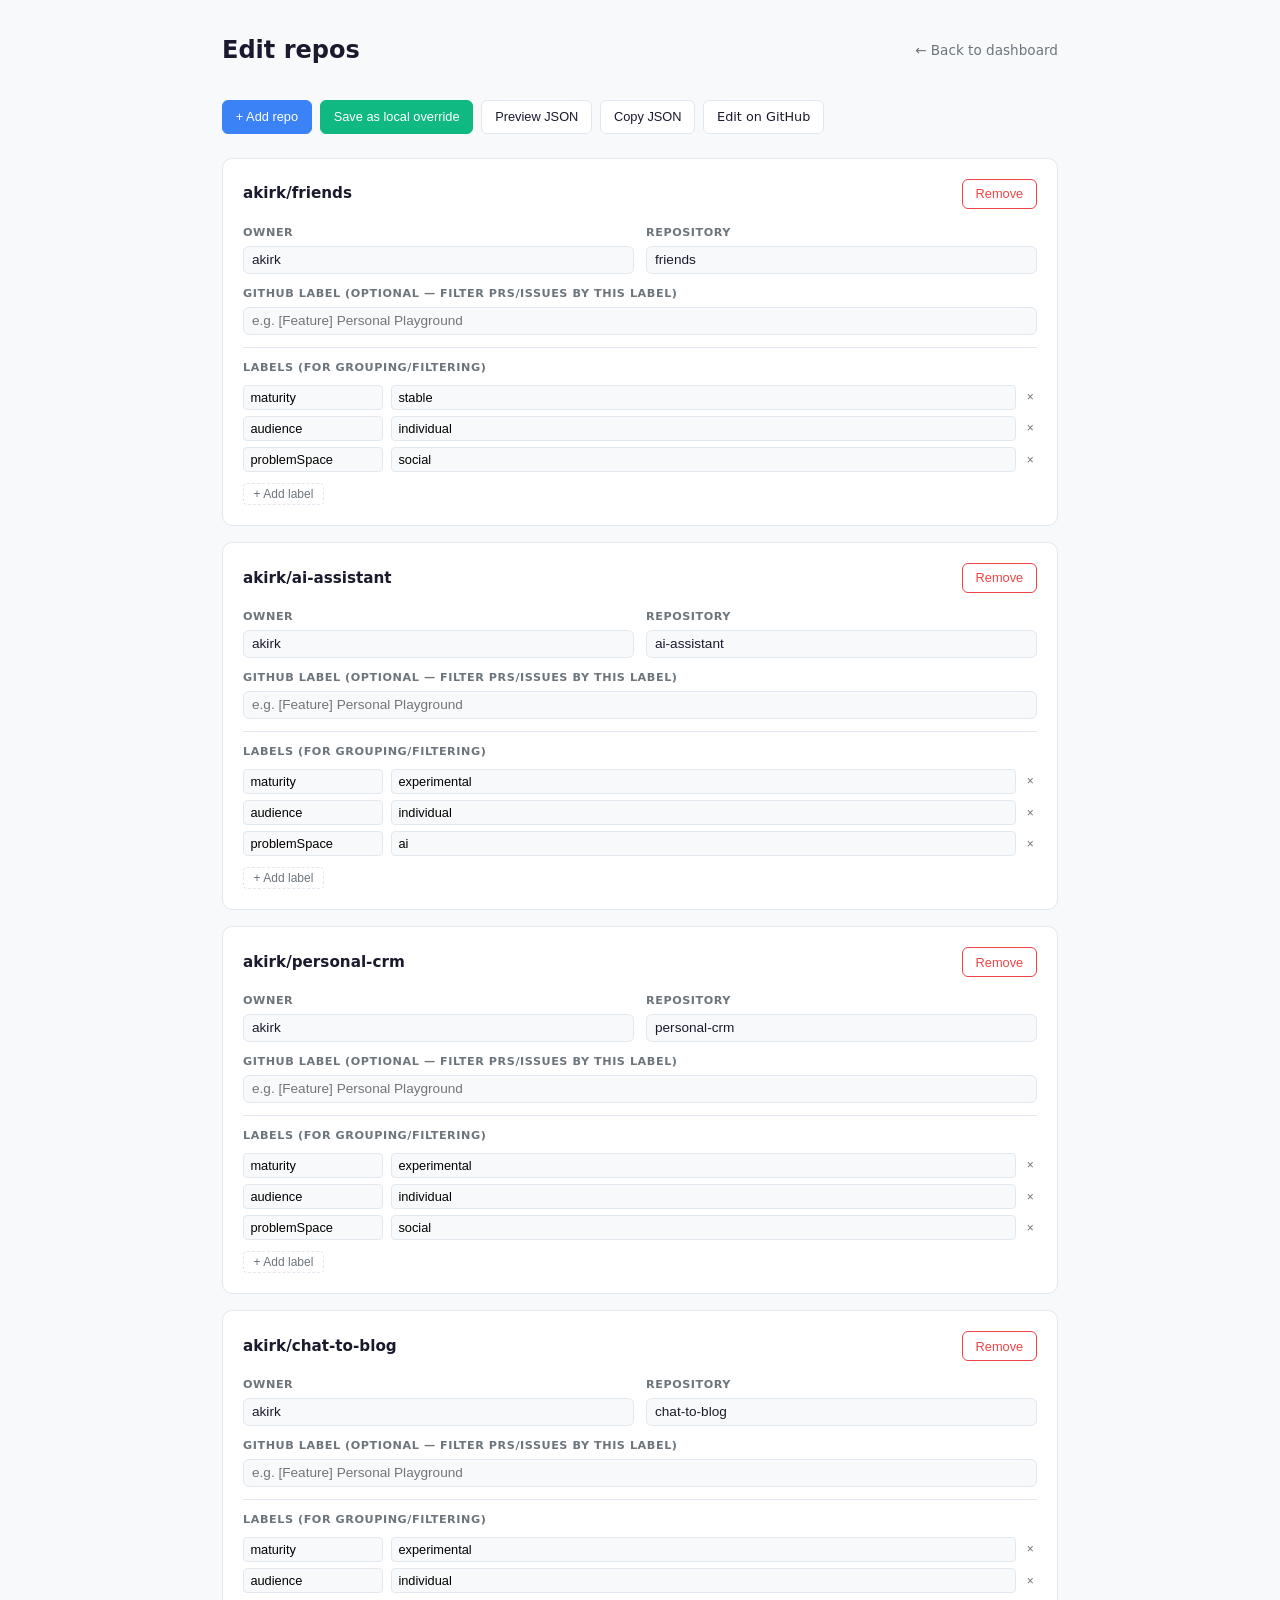
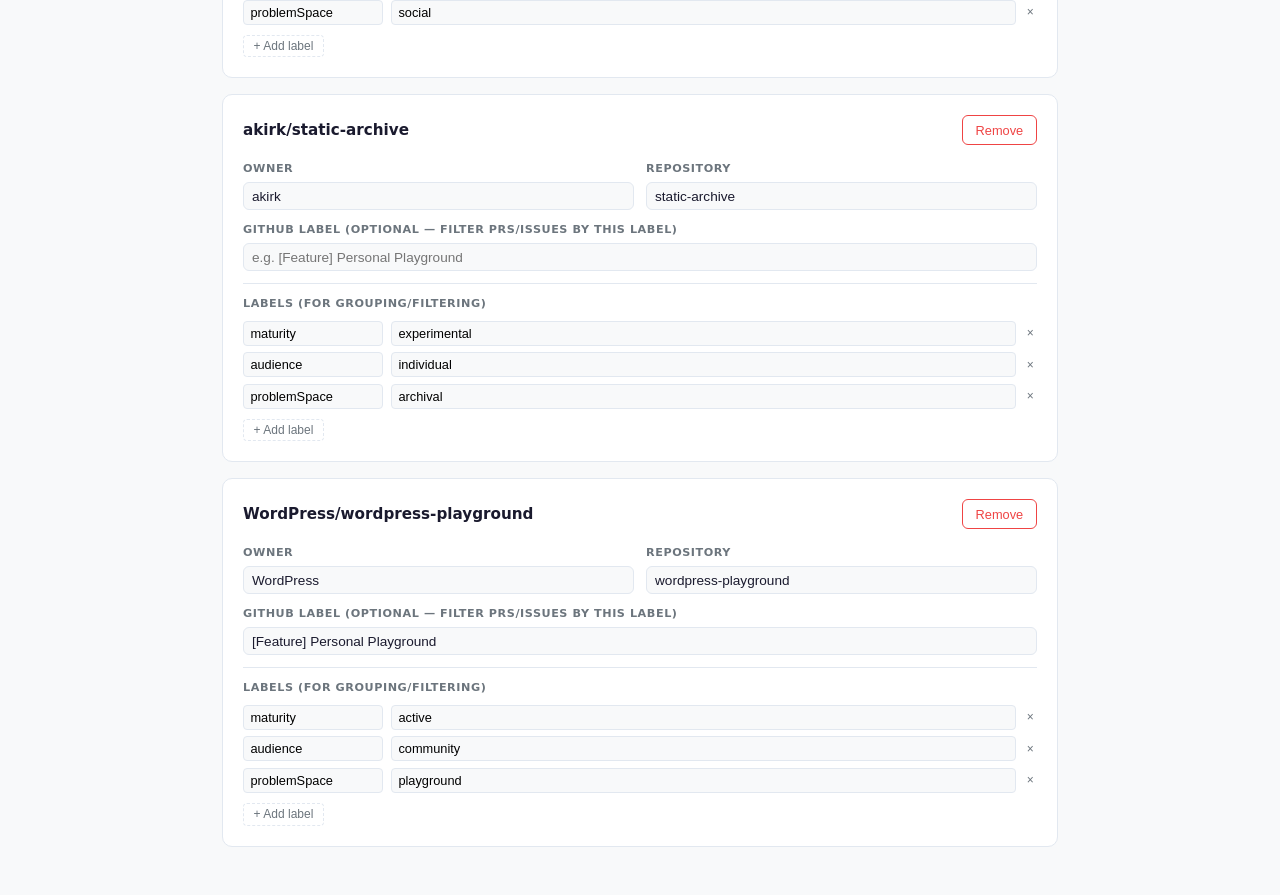
==== edit.html @ 20432802 "Editor" ====
<!DOCTYPE html>
<html lang="en">
<head>
<meta charset="UTF-8">
<meta name="viewport" content="width=device-width, initial-scale=1.0">
<title>Edit repos - my.wordpress.net</title>
<style>
  :root {
    --bg: #f8f9fa;
    --card-bg: #fff;
    --text: #1a1a2e;
    --text-muted: #6c757d;
    --border: #e2e8f0;
    --accent: #3b82f6;
    --danger: #ef4444;
    --success: #10b981;
  }

  * { margin: 0; padding: 0; box-sizing: border-box; }

  body {
    font-family: -apple-system, BlinkMacSystemFont, 'Segoe UI', system-ui, sans-serif;
    background: var(--bg);
    color: var(--text);
    line-height: 1.5;
    padding: 2rem;
    max-width: 900px;
    margin: 0 auto;
  }

  header {
    margin-bottom: 2rem;
    display: flex;
    justify-content: space-between;
    align-items: center;
  }

  h1 { font-size: 1.5rem; font-weight: 600; }
  h1 a { color: inherit; text-decoration: none; }
  h1 a:hover { color: var(--accent); }

  .back { font-size: 0.85rem; color: var(--text-muted); text-decoration: none; }
  .back:hover { color: var(--accent); }

  .actions {
    display: flex;
    gap: 0.5rem;
    flex-wrap: wrap;
    margin-bottom: 1.5rem;
  }

  .btn {
    font-size: 0.8rem;
    padding: 0.4rem 0.8rem;
    border: 1px solid var(--border);
    border-radius: 6px;
    background: var(--card-bg);
    color: var(--text);
    cursor: pointer;
    text-decoration: none;
  }

  .btn:hover { background: var(--bg); }

  .btn-primary {
    background: var(--accent);
    color: #fff;
    border-color: var(--accent);
  }

  .btn-primary:hover { background: #2563eb; }

  .btn-danger {
    color: var(--danger);
    border-color: var(--danger);
  }

  .btn-danger:hover { background: #fef2f2; }

  .btn-success {
    background: var(--success);
    color: #fff;
    border-color: var(--success);
  }

  .btn-success:hover { background: #059669; }

  .toast {
    position: fixed;
    bottom: 2rem;
    right: 2rem;
    padding: 0.6rem 1rem;
    border-radius: 8px;
    font-size: 0.85rem;
    color: #fff;
    background: var(--text);
    opacity: 0;
    transition: opacity 0.3s;
    z-index: 200;
  }

  .toast.show { opacity: 1; }

  .repo-card {
    background: var(--card-bg);
    border: 1px solid var(--border);
    border-radius: 10px;
    padding: 1.25rem;
    margin-bottom: 1rem;
  }

  .repo-card-header {
    display: flex;
    justify-content: space-between;
    align-items: center;
    margin-bottom: 1rem;
  }

  .repo-card-title { font-weight: 600; font-size: 0.95rem; }

  .field-row {
    display: grid;
    grid-template-columns: 1fr 1fr;
    gap: 0.75rem;
    margin-bottom: 0.75rem;
  }

  .field-row.full { grid-template-columns: 1fr; }

  .field label {
    display: block;
    font-size: 0.7rem;
    text-transform: uppercase;
    letter-spacing: 0.05em;
    color: var(--text-muted);
    font-weight: 600;
    margin-bottom: 0.25rem;
  }

  .field input {
    width: 100%;
    font-size: 0.85rem;
    padding: 0.35rem 0.5rem;
    border: 1px solid var(--border);
    border-radius: 6px;
    background: var(--bg);
    color: var(--text);
  }

  .field input:focus { outline: none; border-color: var(--accent); }

  .labels-section {
    margin-top: 0.5rem;
    padding-top: 0.75rem;
    border-top: 1px solid var(--border);
  }

  .labels-title {
    font-size: 0.7rem;
    text-transform: uppercase;
    letter-spacing: 0.05em;
    color: var(--text-muted);
    font-weight: 600;
    margin-bottom: 0.5rem;
  }

  .label-row {
    display: flex;
    gap: 0.5rem;
    align-items: center;
    margin-bottom: 0.4rem;
  }

  .label-row input { flex: 1; }

  .label-row input.label-key {
    max-width: 140px;
    font-size: 0.8rem;
    padding: 0.25rem 0.4rem;
    border: 1px solid var(--border);
    border-radius: 4px;
    background: var(--bg);
  }

  .label-row input.label-val {
    font-size: 0.8rem;
    padding: 0.25rem 0.4rem;
    border: 1px solid var(--border);
    border-radius: 4px;
    background: var(--bg);
  }

  .label-row button {
    font-size: 0.75rem;
    border: none;
    background: none;
    color: var(--text-muted);
    cursor: pointer;
    padding: 0.2rem;
  }

  .label-row button:hover { color: var(--danger); }

  .add-label-btn {
    font-size: 0.75rem;
    border: 1px dashed var(--border);
    background: none;
    color: var(--text-muted);
    padding: 0.2rem 0.6rem;
    border-radius: 4px;
    cursor: pointer;
    margin-top: 0.25rem;
  }

  .add-label-btn:hover { border-color: var(--accent); color: var(--accent); }

  .override-banner {
    background: #dbeafe;
    color: #1e40af;
    padding: 0.5rem 1rem;
    border-radius: 8px;
    font-size: 0.8rem;
    margin-bottom: 1rem;
    display: flex;
    justify-content: space-between;
    align-items: center;
  }

  .override-banner button {
    font-size: 0.75rem;
    padding: 0.2rem 0.5rem;
    border: 1px solid #93c5fd;
    border-radius: 4px;
    background: #eff6ff;
    color: #1e40af;
    cursor: pointer;
  }

  .json-preview {
    background: var(--card-bg);
    border: 1px solid var(--border);
    border-radius: 10px;
    padding: 1rem;
    margin-top: 1.5rem;
    display: none;
  }

  .json-preview pre {
    font-size: 0.8rem;
    overflow-x: auto;
    white-space: pre;
    color: var(--text);
    max-height: 400px;
    overflow-y: auto;
  }

  .json-preview-header {
    display: flex;
    justify-content: space-between;
    align-items: center;
    margin-bottom: 0.75rem;
  }

  .json-preview-header h3 { font-size: 0.9rem; font-weight: 600; }
</style>
</head>
<body>

<header>
  <h1>Edit repos</h1>
  <a href="index.html" class="back">&larr; Back to dashboard</a>
</header>

<div class="actions">
  <button class="btn btn-primary" id="addRepoBtn">+ Add repo</button>
  <button class="btn btn-success" id="saveOverrideBtn">Save as local override</button>
  <button class="btn" id="previewJsonBtn">Preview JSON</button>
  <button class="btn" id="copyJsonBtn">Copy JSON</button>
  <a class="btn" id="editGithubLink" href="#" target="_blank">Edit on GitHub</a>
  <button class="btn btn-danger" id="clearOverrideBtn" style="display:none">Clear override</button>
</div>

<div id="overrideBanner"></div>
<div id="repoList"></div>

<div class="json-preview" id="jsonPreview">
  <div class="json-preview-header">
    <h3>repos.json</h3>
    <button class="btn" id="hidePreviewBtn">Hide</button>
  </div>
  <pre id="jsonPreviewContent"></pre>
</div>

<div class="toast" id="toast"></div>

<script>
const GITHUB_EDIT_URL = 'https://github.com/akirk/mywp/edit/main/repos.json';

let repos = [];

function showToast(msg) {
  const t = document.getElementById('toast');
  t.textContent = msg;
  t.classList.add('show');
  setTimeout(() => t.classList.remove('show'), 2000);
}

function buildJson() {
  return JSON.stringify({ repos }, null, 2) + '\n';
}

function updateOverrideBanner() {
  const banner = document.getElementById('overrideBanner');
  const clearBtn = document.getElementById('clearOverrideBtn');
  if (localStorage.getItem('repos_override')) {
    banner.innerHTML = `<div class="override-banner">
      Local override is active &mdash; the dashboard is using your edited config.
    </div>`;
    clearBtn.style.display = '';
  } else {
    banner.innerHTML = '';
    clearBtn.style.display = 'none';
  }
}

function renderRepoCard(repo, index) {
  const card = document.createElement('div');
  card.className = 'repo-card';

  const labels = repo.labels || {};
  const labelRows = Object.entries(labels).map(([k, v], li) => `
    <div class="label-row">
      <input class="label-key" value="${escAttr(k)}" data-repo="${index}" data-label-index="${li}" data-field="key" placeholder="key">
      <input class="label-val" value="${escAttr(v)}" data-repo="${index}" data-label-index="${li}" data-field="val" placeholder="value">
      <button data-repo="${index}" data-remove-label="${li}" title="Remove">&times;</button>
    </div>
  `).join('');

  card.innerHTML = `
    <div class="repo-card-header">
      <span class="repo-card-title">${escHtml(repo.owner || '')}/${escHtml(repo.repo || '')}</span>
      <button class="btn btn-danger" data-remove-repo="${index}">Remove</button>
    </div>
    <div class="field-row">
      <div class="field">
        <label>Owner</label>
        <input value="${escAttr(repo.owner || '')}" data-repo="${index}" data-field="owner" placeholder="e.g. akirk">
      </div>
      <div class="field">
        <label>Repository</label>
        <input value="${escAttr(repo.repo || '')}" data-repo="${index}" data-field="repo" placeholder="e.g. friends">
      </div>
    </div>
    <div class="field-row full">
      <div class="field">
        <label>GitHub Label (optional &mdash; filter PRs/issues by this label)</label>
        <input value="${escAttr(repo.githubLabel || '')}" data-repo="${index}" data-field="githubLabel" placeholder="e.g. [Feature] Personal Playground">
      </div>
    </div>
    <div class="labels-section">
      <div class="labels-title">Labels (for grouping/filtering)</div>
      ${labelRows}
      <button class="add-label-btn" data-repo="${index}" data-add-label>+ Add label</button>
    </div>
  `;
  return card;
}

function escHtml(s) {
  const d = document.createElement('div');
  d.textContent = s;
  return d.innerHTML;
}

function escAttr(s) {
  return s.replace(/&/g, '&amp;').replace(/"/g, '&quot;').replace(/</g, '&lt;');
}

function renderAll() {
  const list = document.getElementById('repoList');
  list.innerHTML = '';
  repos.forEach((repo, i) => list.appendChild(renderRepoCard(repo, i)));
}

// Event delegation
document.getElementById('repoList').addEventListener('input', (e) => {
  const el = e.target;
  const idx = parseInt(el.dataset.repo);
  if (isNaN(idx)) return;

  if (el.dataset.field === 'owner') repos[idx].owner = el.value;
  else if (el.dataset.field === 'repo') repos[idx].repo = el.value;
  else if (el.dataset.field === 'githubLabel') {
    repos[idx].githubLabel = el.value || undefined;
    if (!el.value) delete repos[idx].githubLabel;
  }
  else if (el.dataset.field === 'key' || el.dataset.field === 'val') {
    const li = parseInt(el.dataset.labelIndex);
    const entries = Object.entries(repos[idx].labels || {});
    if (el.dataset.field === 'key') {
      const oldKey = entries[li][0];
      const val = repos[idx].labels[oldKey];
      delete repos[idx].labels[oldKey];
      repos[idx].labels[el.value] = val;
    } else {
      entries[li][1] = el.value;
      repos[idx].labels[entries[li][0]] = el.value;
    }
  }

  // Update the card title live
  const card = el.closest('.repo-card');
  if (card) {
    const title = card.querySelector('.repo-card-title');
    title.textContent = `${repos[idx].owner || ''}/${repos[idx].repo || ''}`;
  }
});

document.getElementById('repoList').addEventListener('click', (e) => {
  const el = e.target;

  if (el.dataset.removeRepo !== undefined) {
    repos.splice(parseInt(el.dataset.removeRepo), 1);
    renderAll();
  }

  if (el.dataset.removeLabel !== undefined) {
    const idx = parseInt(el.dataset.repo);
    const entries = Object.entries(repos[idx].labels || {});
    const key = entries[parseInt(el.dataset.removeLabel)][0];
    delete repos[idx].labels[key];
    renderAll();
  }

  if (el.dataset.addLabel !== undefined) {
    const idx = parseInt(el.dataset.repo);
    if (!repos[idx].labels) repos[idx].labels = {};
    repos[idx].labels[''] = '';
    renderAll();
    // Focus the new key input
    const card = document.getElementById('repoList').children[idx];
    const keys = card.querySelectorAll('.label-key');
    keys[keys.length - 1].focus();
  }
});

document.getElementById('addRepoBtn').addEventListener('click', () => {
  repos.push({ owner: '', repo: '', labels: { maturity: '', audience: '', problemSpace: '' } });
  renderAll();
  // Focus the owner field of the new card
  const list = document.getElementById('repoList');
  const last = list.lastElementChild;
  if (last) last.querySelector('input[data-field="owner"]').focus();
});

document.getElementById('saveOverrideBtn').addEventListener('click', () => {
  localStorage.setItem('repos_override', buildJson());
  updateOverrideBanner();
  showToast('Saved! Dashboard will use this config.');
});

document.getElementById('clearOverrideBtn').addEventListener('click', () => {
  localStorage.removeItem('repos_override');
  updateOverrideBanner();
  showToast('Override cleared. Dashboard will use repos.json.');
});

document.getElementById('previewJsonBtn').addEventListener('click', () => {
  const preview = document.getElementById('jsonPreview');
  document.getElementById('jsonPreviewContent').textContent = buildJson();
  preview.style.display = 'block';
  preview.scrollIntoView({ behavior: 'smooth' });
});

document.getElementById('hidePreviewBtn').addEventListener('click', () => {
  document.getElementById('jsonPreview').style.display = 'none';
});

document.getElementById('copyJsonBtn').addEventListener('click', () => {
  navigator.clipboard.writeText(buildJson()).then(() => showToast('JSON copied to clipboard!'));
});

document.getElementById('editGithubLink').href = GITHUB_EDIT_URL;

// Load initial data
async function init() {
  // Prefer override if it exists, otherwise fetch repos.json
  const override = localStorage.getItem('repos_override');
  if (override) {
    const config = JSON.parse(override);
    repos = config.repos || [];
  } else {
    try {
      const resp = await fetch('repos.json');
      const config = await resp.json();
      repos = config.repos || [];
    } catch (err) {
      repos = [];
    }
  }
  renderAll();
  updateOverrideBanner();
}

init();
</script>
</body>
</html>
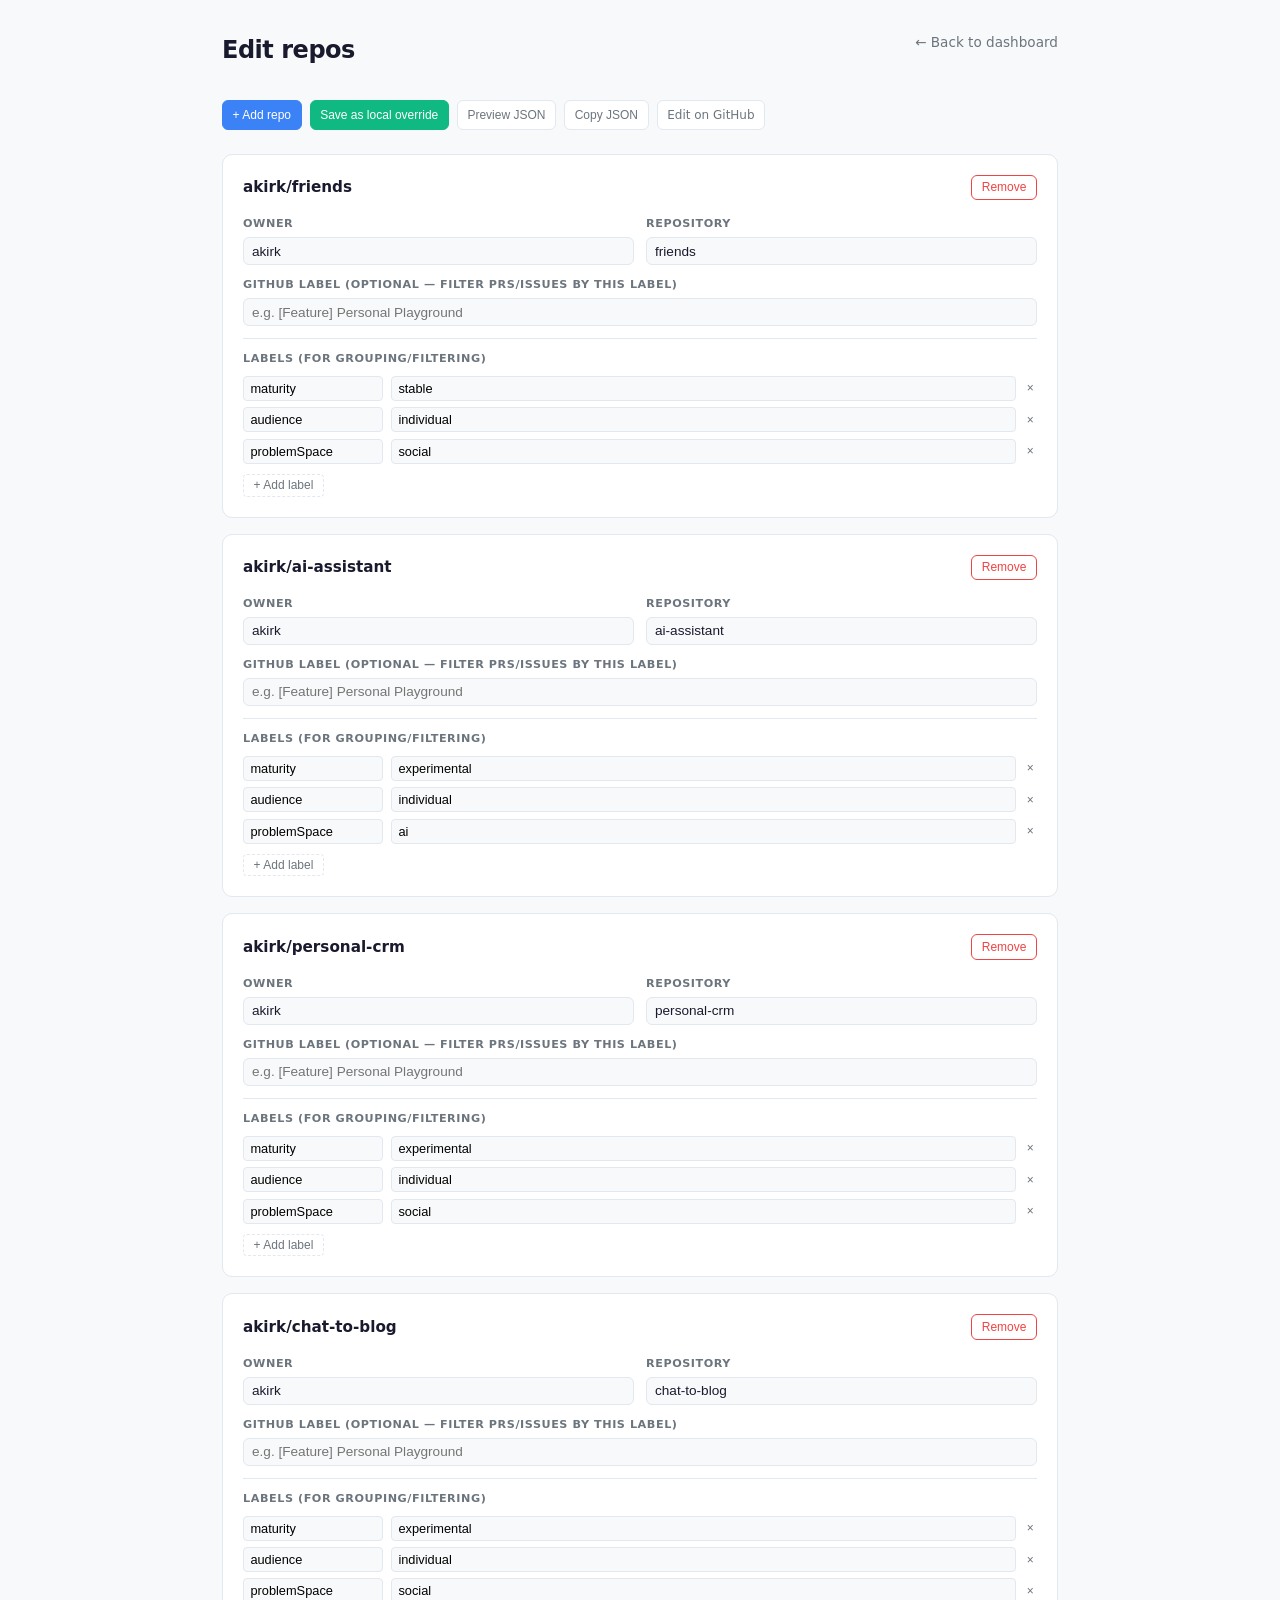
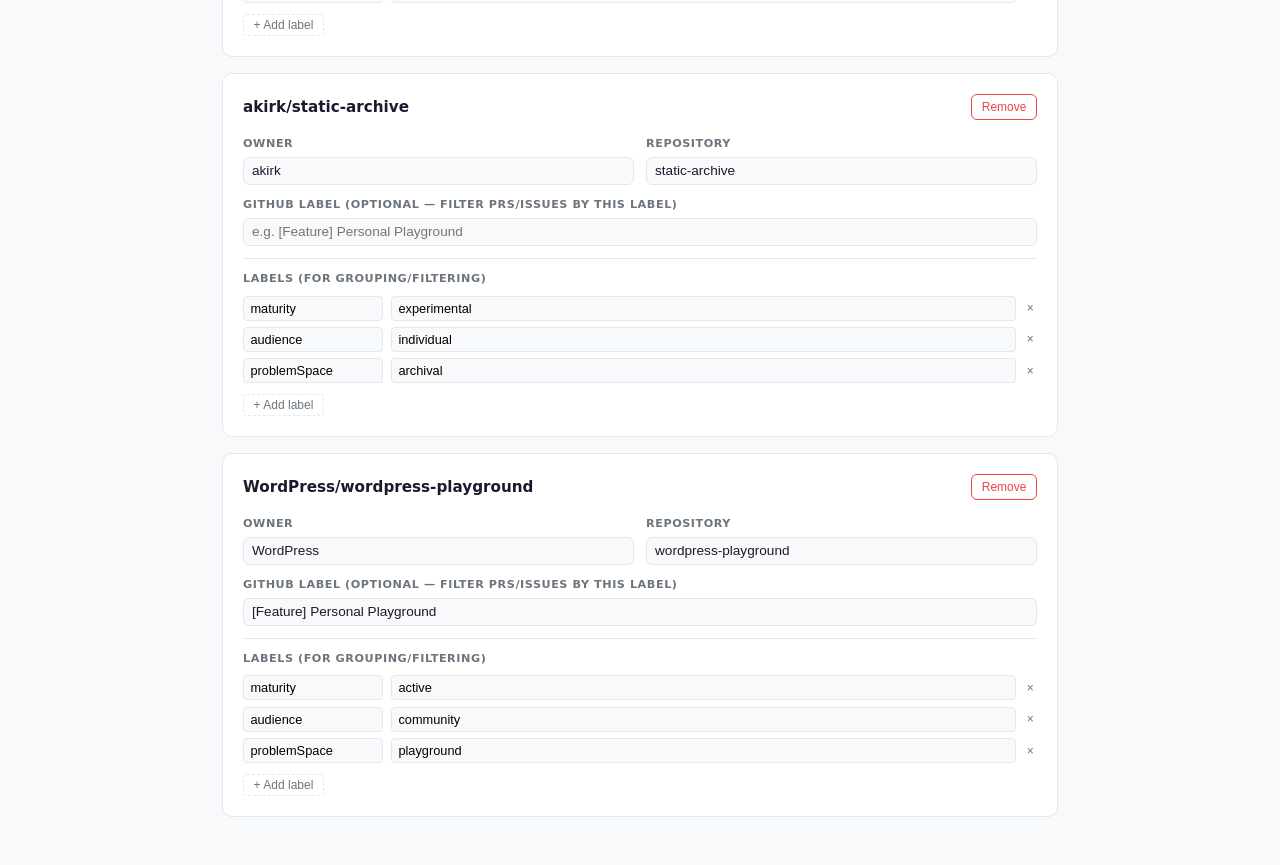
==== commit 3ad03c6a: "Add timeline view and extract shared CSS Add a cross-repo timeline page showing PRs and issues chron" ====
--- a/edit.html
+++ b/edit.html
@@ -4,265 +4,8 @@
 <meta charset="UTF-8">
 <meta name="viewport" content="width=device-width, initial-scale=1.0">
 <title>Edit repos - my.wordpress.net</title>
-<style>
-  :root {
-    --bg: #f8f9fa;
-    --card-bg: #fff;
-    --text: #1a1a2e;
-    --text-muted: #6c757d;
-    --border: #e2e8f0;
-    --accent: #3b82f6;
-    --danger: #ef4444;
-    --success: #10b981;
-  }
-
-  * { margin: 0; padding: 0; box-sizing: border-box; }
-
-  body {
-    font-family: -apple-system, BlinkMacSystemFont, 'Segoe UI', system-ui, sans-serif;
-    background: var(--bg);
-    color: var(--text);
-    line-height: 1.5;
-    padding: 2rem;
-    max-width: 900px;
-    margin: 0 auto;
-  }
-
-  header {
-    margin-bottom: 2rem;
-    display: flex;
-    justify-content: space-between;
-    align-items: center;
-  }
-
-  h1 { font-size: 1.5rem; font-weight: 600; }
-  h1 a { color: inherit; text-decoration: none; }
-  h1 a:hover { color: var(--accent); }
-
-  .back { font-size: 0.85rem; color: var(--text-muted); text-decoration: none; }
-  .back:hover { color: var(--accent); }
-
-  .actions {
-    display: flex;
-    gap: 0.5rem;
-    flex-wrap: wrap;
-    margin-bottom: 1.5rem;
-  }
-
-  .btn {
-    font-size: 0.8rem;
-    padding: 0.4rem 0.8rem;
-    border: 1px solid var(--border);
-    border-radius: 6px;
-    background: var(--card-bg);
-    color: var(--text);
-    cursor: pointer;
-    text-decoration: none;
-  }
-
-  .btn:hover { background: var(--bg); }
-
-  .btn-primary {
-    background: var(--accent);
-    color: #fff;
-    border-color: var(--accent);
-  }
-
-  .btn-primary:hover { background: #2563eb; }
-
-  .btn-danger {
-    color: var(--danger);
-    border-color: var(--danger);
-  }
-
-  .btn-danger:hover { background: #fef2f2; }
-
-  .btn-success {
-    background: var(--success);
-    color: #fff;
-    border-color: var(--success);
-  }
-
-  .btn-success:hover { background: #059669; }
-
-  .toast {
-    position: fixed;
-    bottom: 2rem;
-    right: 2rem;
-    padding: 0.6rem 1rem;
-    border-radius: 8px;
-    font-size: 0.85rem;
-    color: #fff;
-    background: var(--text);
-    opacity: 0;
-    transition: opacity 0.3s;
-    z-index: 200;
-  }
-
-  .toast.show { opacity: 1; }
-
-  .repo-card {
-    background: var(--card-bg);
-    border: 1px solid var(--border);
-    border-radius: 10px;
-    padding: 1.25rem;
-    margin-bottom: 1rem;
-  }
-
-  .repo-card-header {
-    display: flex;
-    justify-content: space-between;
-    align-items: center;
-    margin-bottom: 1rem;
-  }
-
-  .repo-card-title { font-weight: 600; font-size: 0.95rem; }
-
-  .field-row {
-    display: grid;
-    grid-template-columns: 1fr 1fr;
-    gap: 0.75rem;
-    margin-bottom: 0.75rem;
-  }
-
-  .field-row.full { grid-template-columns: 1fr; }
-
-  .field label {
-    display: block;
-    font-size: 0.7rem;
-    text-transform: uppercase;
-    letter-spacing: 0.05em;
-    color: var(--text-muted);
-    font-weight: 600;
-    margin-bottom: 0.25rem;
-  }
-
-  .field input {
-    width: 100%;
-    font-size: 0.85rem;
-    padding: 0.35rem 0.5rem;
-    border: 1px solid var(--border);
-    border-radius: 6px;
-    background: var(--bg);
-    color: var(--text);
-  }
-
-  .field input:focus { outline: none; border-color: var(--accent); }
-
-  .labels-section {
-    margin-top: 0.5rem;
-    padding-top: 0.75rem;
-    border-top: 1px solid var(--border);
-  }
-
-  .labels-title {
-    font-size: 0.7rem;
-    text-transform: uppercase;
-    letter-spacing: 0.05em;
-    color: var(--text-muted);
-    font-weight: 600;
-    margin-bottom: 0.5rem;
-  }
-
-  .label-row {
-    display: flex;
-    gap: 0.5rem;
-    align-items: center;
-    margin-bottom: 0.4rem;
-  }
-
-  .label-row input { flex: 1; }
-
-  .label-row input.label-key {
-    max-width: 140px;
-    font-size: 0.8rem;
-    padding: 0.25rem 0.4rem;
-    border: 1px solid var(--border);
-    border-radius: 4px;
-    background: var(--bg);
-  }
-
-  .label-row input.label-val {
-    font-size: 0.8rem;
-    padding: 0.25rem 0.4rem;
-    border: 1px solid var(--border);
-    border-radius: 4px;
-    background: var(--bg);
-  }
-
-  .label-row button {
-    font-size: 0.75rem;
-    border: none;
-    background: none;
-    color: var(--text-muted);
-    cursor: pointer;
-    padding: 0.2rem;
-  }
-
-  .label-row button:hover { color: var(--danger); }
-
-  .add-label-btn {
-    font-size: 0.75rem;
-    border: 1px dashed var(--border);
-    background: none;
-    color: var(--text-muted);
-    padding: 0.2rem 0.6rem;
-    border-radius: 4px;
-    cursor: pointer;
-    margin-top: 0.25rem;
-  }
-
-  .add-label-btn:hover { border-color: var(--accent); color: var(--accent); }
-
-  .override-banner {
-    background: #dbeafe;
-    color: #1e40af;
-    padding: 0.5rem 1rem;
-    border-radius: 8px;
-    font-size: 0.8rem;
-    margin-bottom: 1rem;
-    display: flex;
-    justify-content: space-between;
-    align-items: center;
-  }
-
-  .override-banner button {
-    font-size: 0.75rem;
-    padding: 0.2rem 0.5rem;
-    border: 1px solid #93c5fd;
-    border-radius: 4px;
-    background: #eff6ff;
-    color: #1e40af;
-    cursor: pointer;
-  }
-
-  .json-preview {
-    background: var(--card-bg);
-    border: 1px solid var(--border);
-    border-radius: 10px;
-    padding: 1rem;
-    margin-top: 1.5rem;
-    display: none;
-  }
-
-  .json-preview pre {
-    font-size: 0.8rem;
-    overflow-x: auto;
-    white-space: pre;
-    color: var(--text);
-    max-height: 400px;
-    overflow-y: auto;
-  }
-
-  .json-preview-header {
-    display: flex;
-    justify-content: space-between;
-    align-items: center;
-    margin-bottom: 0.75rem;
-  }
-
-  .json-preview-header h3 { font-size: 0.9rem; font-weight: 600; }
-</style>
+<link rel="stylesheet" href="style.css">
+<style>body { max-width: 900px; }</style>
 </head>
 <body>
 
--- a/style.css
+++ b/style.css
@@ -0,0 +1,667 @@
+:root {
+  --bg: #f8f9fa;
+  --card-bg: #fff;
+  --text: #1a1a2e;
+  --text-muted: #6c757d;
+  --border: #e2e8f0;
+  --fresh: #10b981;
+  --warm: #f59e0b;
+  --stale: #ef4444;
+  --dormant: #94a3b8;
+  --pr-open: #f97316;
+  --pr-merged: #8b5cf6;
+  --pr-closed: #ef4444;
+  --issue-open: #10b981;
+  --accent: #3b82f6;
+  --danger: #ef4444;
+  --success: #10b981;
+}
+
+* { margin: 0; padding: 0; box-sizing: border-box; }
+
+body {
+  font-family: -apple-system, BlinkMacSystemFont, 'Segoe UI', system-ui, sans-serif;
+  background: var(--bg);
+  color: var(--text);
+  line-height: 1.5;
+  padding: 2rem;
+  max-width: 1400px;
+  margin: 0 auto;
+}
+
+header {
+  margin-bottom: 2rem;
+  display: flex;
+  justify-content: space-between;
+  align-items: flex-start;
+  flex-wrap: wrap;
+  gap: 1rem;
+}
+
+h1 { font-size: 1.5rem; font-weight: 600; letter-spacing: -0.02em; }
+h1 a { color: inherit; text-decoration: none; }
+h1 a:hover { color: var(--accent); }
+
+.controls {
+  display: flex;
+  gap: 0.5rem;
+  align-items: center;
+  flex-wrap: wrap;
+}
+
+.controls label { font-size: 0.8rem; color: var(--text-muted); font-weight: 500; }
+
+.controls select, .controls input[type="number"] {
+  font-size: 0.8rem;
+  padding: 0.35rem 0.6rem;
+  border: 1px solid var(--border);
+  border-radius: 6px;
+  background: var(--card-bg);
+  color: var(--text);
+  cursor: pointer;
+}
+
+.controls input[type="number"] { width: 60px; }
+
+.btn {
+  font-size: 0.75rem;
+  padding: 0.3rem 0.6rem;
+  border: 1px solid var(--border);
+  border-radius: 6px;
+  background: var(--card-bg);
+  color: var(--text-muted);
+  cursor: pointer;
+  text-decoration: none;
+}
+
+.btn:hover { background: var(--bg); }
+
+.btn-primary {
+  background: var(--accent);
+  color: #fff;
+  border-color: var(--accent);
+}
+
+.btn-primary:hover { background: #2563eb; }
+
+.btn-danger {
+  color: var(--danger);
+  border-color: var(--danger);
+}
+
+.btn-danger:hover { background: #fef2f2; }
+
+.btn-success {
+  background: var(--success);
+  color: #fff;
+  border-color: var(--success);
+}
+
+.btn-success:hover { background: #059669; }
+
+.override-banner {
+  background: #dbeafe;
+  color: #1e40af;
+  padding: 0.5rem 1rem;
+  border-radius: 8px;
+  font-size: 0.8rem;
+  margin-bottom: 1rem;
+  display: flex;
+  justify-content: space-between;
+  align-items: center;
+}
+
+.override-banner button {
+  font-size: 0.75rem;
+  padding: 0.2rem 0.5rem;
+  border: 1px solid #93c5fd;
+  border-radius: 4px;
+  background: #eff6ff;
+  color: #1e40af;
+  cursor: pointer;
+}
+
+.meta {
+  font-size: 0.7rem;
+  color: var(--text-muted);
+  text-align: right;
+  width: 100%;
+}
+
+.meta .rate-warn { color: var(--warm); font-weight: 500; }
+
+.loading { text-align: center; padding: 4rem; color: var(--text-muted); }
+
+.spinner {
+  display: inline-block; width: 24px; height: 24px;
+  border: 3px solid var(--border); border-top-color: var(--accent);
+  border-radius: 50%; animation: spin 0.8s linear infinite; margin-bottom: 0.5rem;
+}
+
+@keyframes spin { to { transform: rotate(360deg); } }
+
+.error-banner {
+  background: #fee2e2; color: #991b1b;
+  padding: 0.75rem 1rem; border-radius: 8px; font-size: 0.85rem; margin-bottom: 1rem;
+}
+
+.toast {
+  position: fixed;
+  bottom: 2rem;
+  right: 2rem;
+  padding: 0.6rem 1rem;
+  border-radius: 8px;
+  font-size: 0.85rem;
+  color: #fff;
+  background: var(--text);
+  opacity: 0;
+  transition: opacity 0.3s;
+  z-index: 200;
+}
+
+.toast.show { opacity: 1; }
+
+/* ── Dashboard (index.html) ── */
+
+.group-heading {
+  font-size: 1.1rem;
+  font-weight: 600;
+  margin: 1.5rem 0 0.75rem;
+  padding-bottom: 0.4rem;
+  border-bottom: 2px solid var(--border);
+  text-transform: capitalize;
+}
+
+.grid {
+  display: grid;
+  grid-template-columns: repeat(auto-fill, minmax(340px, 1fr));
+  gap: 1rem;
+}
+
+.card {
+  background: var(--card-bg);
+  border: 1px solid var(--border);
+  border-radius: 10px;
+  padding: 1.25rem;
+  border-left: 4px solid var(--dormant);
+  transition: box-shadow 0.2s;
+  height: 280px;
+  overflow: hidden;
+  position: relative;
+}
+
+.card:hover { box-shadow: 0 2px 12px rgba(0,0,0,0.06); }
+.card.fresh   { border-left-color: var(--fresh); }
+.card.warm    { border-left-color: var(--warm); }
+.card.stale   { border-left-color: var(--stale); }
+.card.dormant { border-left-color: var(--dormant); }
+
+.card-fade {
+  position: absolute;
+  bottom: 0;
+  left: 0;
+  right: 0;
+  height: 60px;
+  background: linear-gradient(transparent, var(--card-bg));
+  display: flex;
+  align-items: flex-end;
+  justify-content: center;
+  padding-bottom: 8px;
+  pointer-events: none;
+}
+
+.card-fade .expand-btn {
+  pointer-events: auto;
+  font-size: 0.7rem;
+  padding: 0.2rem 0.8rem;
+  border: 1px solid var(--border);
+  border-radius: 99px;
+  background: var(--card-bg);
+  color: var(--text-muted);
+  cursor: pointer;
+  box-shadow: 0 1px 4px rgba(0,0,0,0.08);
+}
+
+.card-fade .expand-btn:hover { color: var(--accent); border-color: var(--accent); }
+
+/* Overlay expanded card */
+.overlay {
+  position: fixed;
+  inset: 0;
+  background: rgba(0,0,0,0.3);
+  z-index: 100;
+  display: flex;
+  align-items: center;
+  justify-content: center;
+  padding: 2rem;
+}
+
+.overlay-card {
+  background: var(--card-bg);
+  border-radius: 12px;
+  padding: 1.5rem;
+  max-width: 560px;
+  width: 100%;
+  max-height: 80vh;
+  overflow-y: auto;
+  border-left: 4px solid var(--dormant);
+  box-shadow: 0 8px 32px rgba(0,0,0,0.15);
+  position: relative;
+}
+
+.overlay-card.fresh   { border-left-color: var(--fresh); }
+.overlay-card.warm    { border-left-color: var(--warm); }
+.overlay-card.stale   { border-left-color: var(--stale); }
+.overlay-card.dormant { border-left-color: var(--dormant); }
+
+.overlay-close {
+  position: absolute;
+  top: 0.75rem;
+  right: 0.75rem;
+  border: none;
+  background: none;
+  font-size: 1.2rem;
+  cursor: pointer;
+  color: var(--text-muted);
+  line-height: 1;
+}
+
+.overlay-close:hover { color: var(--text); }
+
+.card-header {
+  display: flex;
+  justify-content: space-between;
+  align-items: flex-start;
+  margin-bottom: 0.75rem;
+}
+
+.card-title { font-size: 1rem; font-weight: 600; }
+.card-title a { color: inherit; text-decoration: none; }
+.card-title a:hover { color: var(--accent); }
+.card-owner { font-size: 0.75rem; color: var(--text-muted); font-weight: 400; }
+
+.staleness-badge {
+  font-size: 0.7rem;
+  font-weight: 600;
+  padding: 0.15rem 0.5rem;
+  border-radius: 99px;
+  white-space: nowrap;
+  flex-shrink: 0;
+}
+
+.staleness-badge.fresh   { background: #d1fae5; color: #065f46; }
+.staleness-badge.warm    { background: #fef3c7; color: #92400e; }
+.staleness-badge.stale   { background: #fee2e2; color: #991b1b; }
+.staleness-badge.dormant { background: #f1f5f9; color: #475569; }
+
+.label-tags { display: flex; gap: 0.3rem; flex-wrap: wrap; margin-bottom: 0.75rem; }
+.label-tag { font-size: 0.65rem; padding: 0.1rem 0.4rem; border-radius: 4px; background: #e2e8f0; color: #475569; font-weight: 500; }
+.github-label-tag { font-size: 0.65rem; padding: 0.1rem 0.4rem; border-radius: 4px; background: #dbeafe; color: #1e40af; font-weight: 500; }
+
+.section { margin-top: 0.6rem; }
+
+.section-title {
+  font-size: 0.7rem;
+  text-transform: uppercase;
+  letter-spacing: 0.05em;
+  color: var(--text-muted);
+  font-weight: 600;
+  margin-bottom: 0.3rem;
+}
+
+.pr-list { list-style: none; font-size: 0.82rem; }
+.pr-list li { padding: 0.2rem 0; display: flex; gap: 0.4rem; align-items: flex-start; }
+.pr-list li a { color: var(--text); text-decoration: none; }
+.pr-list li a:hover { text-decoration: underline; }
+
+.pr-dot { width: 7px; height: 7px; border-radius: 50%; flex-shrink: 0; margin-top: 0.45rem; }
+.pr-dot.open { background: var(--pr-open); }
+.pr-dot.merged { background: var(--pr-merged); }
+
+.open-count { font-size: 0.85rem; font-weight: 600; color: var(--pr-open); }
+.no-prs { font-size: 0.8rem; color: var(--text-muted); font-style: italic; }
+
+/* ── Editor (edit.html) ── */
+
+.back { font-size: 0.85rem; color: var(--text-muted); text-decoration: none; }
+.back:hover { color: var(--accent); }
+
+.actions {
+  display: flex;
+  gap: 0.5rem;
+  flex-wrap: wrap;
+  margin-bottom: 1.5rem;
+}
+
+.repo-card {
+  background: var(--card-bg);
+  border: 1px solid var(--border);
+  border-radius: 10px;
+  padding: 1.25rem;
+  margin-bottom: 1rem;
+}
+
+.repo-card-header {
+  display: flex;
+  justify-content: space-between;
+  align-items: center;
+  margin-bottom: 1rem;
+}
+
+.repo-card-title { font-weight: 600; font-size: 0.95rem; }
+
+.field-row {
+  display: grid;
+  grid-template-columns: 1fr 1fr;
+  gap: 0.75rem;
+  margin-bottom: 0.75rem;
+}
+
+.field-row.full { grid-template-columns: 1fr; }
+
+.field label {
+  display: block;
+  font-size: 0.7rem;
+  text-transform: uppercase;
+  letter-spacing: 0.05em;
+  color: var(--text-muted);
+  font-weight: 600;
+  margin-bottom: 0.25rem;
+}
+
+.field input {
+  width: 100%;
+  font-size: 0.85rem;
+  padding: 0.35rem 0.5rem;
+  border: 1px solid var(--border);
+  border-radius: 6px;
+  background: var(--bg);
+  color: var(--text);
+}
+
+.field input:focus { outline: none; border-color: var(--accent); }
+
+.labels-section {
+  margin-top: 0.5rem;
+  padding-top: 0.75rem;
+  border-top: 1px solid var(--border);
+}
+
+.labels-title {
+  font-size: 0.7rem;
+  text-transform: uppercase;
+  letter-spacing: 0.05em;
+  color: var(--text-muted);
+  font-weight: 600;
+  margin-bottom: 0.5rem;
+}
+
+.label-row {
+  display: flex;
+  gap: 0.5rem;
+  align-items: center;
+  margin-bottom: 0.4rem;
+}
+
+.label-row input { flex: 1; }
+
+.label-row input.label-key {
+  max-width: 140px;
+  font-size: 0.8rem;
+  padding: 0.25rem 0.4rem;
+  border: 1px solid var(--border);
+  border-radius: 4px;
+  background: var(--bg);
+}
+
+.label-row input.label-val {
+  font-size: 0.8rem;
+  padding: 0.25rem 0.4rem;
+  border: 1px solid var(--border);
+  border-radius: 4px;
+  background: var(--bg);
+}
+
+.label-row button {
+  font-size: 0.75rem;
+  border: none;
+  background: none;
+  color: var(--text-muted);
+  cursor: pointer;
+  padding: 0.2rem;
+}
+
+.label-row button:hover { color: var(--danger); }
+
+.add-label-btn {
+  font-size: 0.75rem;
+  border: 1px dashed var(--border);
+  background: none;
+  color: var(--text-muted);
+  padding: 0.2rem 0.6rem;
+  border-radius: 4px;
+  cursor: pointer;
+  margin-top: 0.25rem;
+}
+
+.add-label-btn:hover { border-color: var(--accent); color: var(--accent); }
+
+.json-preview {
+  background: var(--card-bg);
+  border: 1px solid var(--border);
+  border-radius: 10px;
+  padding: 1rem;
+  margin-top: 1.5rem;
+  display: none;
+}
+
+.json-preview pre {
+  font-size: 0.8rem;
+  overflow-x: auto;
+  white-space: pre;
+  color: var(--text);
+  max-height: 400px;
+  overflow-y: auto;
+}
+
+.json-preview-header {
+  display: flex;
+  justify-content: space-between;
+  align-items: center;
+  margin-bottom: 0.75rem;
+}
+
+.json-preview-header h3 { font-size: 0.9rem; font-weight: 600; }
+
+/* ── Timeline (timeline.html) ── */
+
+.timeline { position: relative; padding-left: 2rem; }
+
+.timeline::before {
+  content: '';
+  position: absolute;
+  left: 7px;
+  top: 0;
+  bottom: 0;
+  width: 2px;
+  background: var(--border);
+}
+
+.day-group { margin-bottom: 1.5rem; }
+
+.day-heading {
+  font-size: 0.8rem;
+  font-weight: 600;
+  color: var(--text-muted);
+  margin-bottom: 0.5rem;
+  position: relative;
+}
+
+.day-heading::before {
+  content: '';
+  position: absolute;
+  left: -2rem;
+  top: 50%;
+  transform: translateY(-50%);
+  width: 10px;
+  height: 10px;
+  border-radius: 50%;
+  background: var(--border);
+  border: 2px solid var(--bg);
+}
+
+.timeline-item {
+  background: var(--card-bg);
+  border: 1px solid var(--border);
+  border-radius: 8px;
+  padding: 0.75rem 1rem;
+  margin-bottom: 0.5rem;
+  position: relative;
+  display: flex;
+  gap: 0.75rem;
+  align-items: flex-start;
+  transition: box-shadow 0.15s;
+}
+
+.timeline-item:hover { box-shadow: 0 2px 8px rgba(0,0,0,0.06); }
+
+.timeline-item::before {
+  content: '';
+  position: absolute;
+  left: -1.65rem;
+  top: 1rem;
+  width: 8px;
+  height: 8px;
+  border-radius: 50%;
+  border: 2px solid var(--bg);
+}
+
+.timeline-item.pr-opened::before { background: var(--pr-open); }
+.timeline-item.pr-merged::before { background: var(--pr-merged); }
+.timeline-item.pr-closed::before { background: var(--pr-closed); }
+.timeline-item.issue-opened::before { background: var(--issue-open); }
+.timeline-item.issue-closed::before { background: var(--pr-closed); }
+
+.item-icon {
+  flex-shrink: 0;
+  width: 28px;
+  height: 28px;
+  border-radius: 50%;
+  display: flex;
+  align-items: center;
+  justify-content: center;
+  font-size: 0.75rem;
+  font-weight: 700;
+  color: #fff;
+}
+
+.item-icon.pr-opened { background: var(--pr-open); }
+.item-icon.pr-merged { background: var(--pr-merged); }
+.item-icon.pr-closed { background: var(--pr-closed); }
+.item-icon.issue-opened { background: var(--issue-open); }
+.item-icon.issue-closed { background: var(--pr-closed); }
+
+.item-body { flex: 1; min-width: 0; }
+
+.item-title {
+  font-size: 0.88rem;
+  font-weight: 500;
+}
+
+.item-title a { color: inherit; text-decoration: none; }
+.item-title a:hover { color: var(--accent); text-decoration: underline; }
+
+.item-meta {
+  font-size: 0.75rem;
+  color: var(--text-muted);
+  display: flex;
+  gap: 0.5rem;
+  flex-wrap: wrap;
+  margin-top: 0.15rem;
+}
+
+.repo-badge {
+  font-size: 0.65rem;
+  padding: 0.1rem 0.4rem;
+  border-radius: 4px;
+  background: #e2e8f0;
+  color: #475569;
+  font-weight: 500;
+  white-space: nowrap;
+}
+
+.type-badge {
+  font-size: 0.65rem;
+  padding: 0.1rem 0.4rem;
+  border-radius: 4px;
+  font-weight: 600;
+  white-space: nowrap;
+}
+
+.type-badge.pr-opened { background: #fff7ed; color: #c2410c; }
+.type-badge.pr-merged { background: #f5f3ff; color: #6d28d9; }
+.type-badge.pr-closed { background: #fef2f2; color: #991b1b; }
+.type-badge.issue-opened { background: #ecfdf5; color: #065f46; }
+.type-badge.issue-closed { background: #fef2f2; color: #991b1b; }
+
+.user-avatar {
+  width: 18px;
+  height: 18px;
+  border-radius: 50%;
+  vertical-align: middle;
+}
+
+.empty-state {
+  text-align: center;
+  padding: 3rem;
+  color: var(--text-muted);
+  font-size: 0.9rem;
+}
+
+.legend {
+  display: flex;
+  gap: 1rem;
+  flex-wrap: wrap;
+  margin-bottom: 1.5rem;
+  font-size: 0.75rem;
+  color: var(--text-muted);
+}
+
+.legend-item {
+  display: flex;
+  align-items: center;
+  gap: 0.3rem;
+}
+
+.legend-dot {
+  width: 8px;
+  height: 8px;
+  border-radius: 50%;
+}
+
+.legend-dot.pr-opened { background: var(--pr-open); }
+.legend-dot.pr-merged { background: var(--pr-merged); }
+.legend-dot.pr-closed { background: var(--pr-closed); }
+.legend-dot.issue-opened { background: var(--issue-open); }
+.legend-dot.issue-closed { background: var(--pr-closed); }
+
+.filter-chips {
+  display: flex;
+  gap: 0.4rem;
+  flex-wrap: wrap;
+  margin-bottom: 1rem;
+}
+
+.chip {
+  font-size: 0.7rem;
+  padding: 0.2rem 0.5rem;
+  border-radius: 99px;
+  border: 1px solid var(--border);
+  background: var(--card-bg);
+  color: var(--text-muted);
+  cursor: pointer;
+  user-select: none;
+}
+
+.chip:hover { border-color: var(--accent); color: var(--accent); }
+.chip.active { background: var(--accent); color: #fff; border-color: var(--accent); }
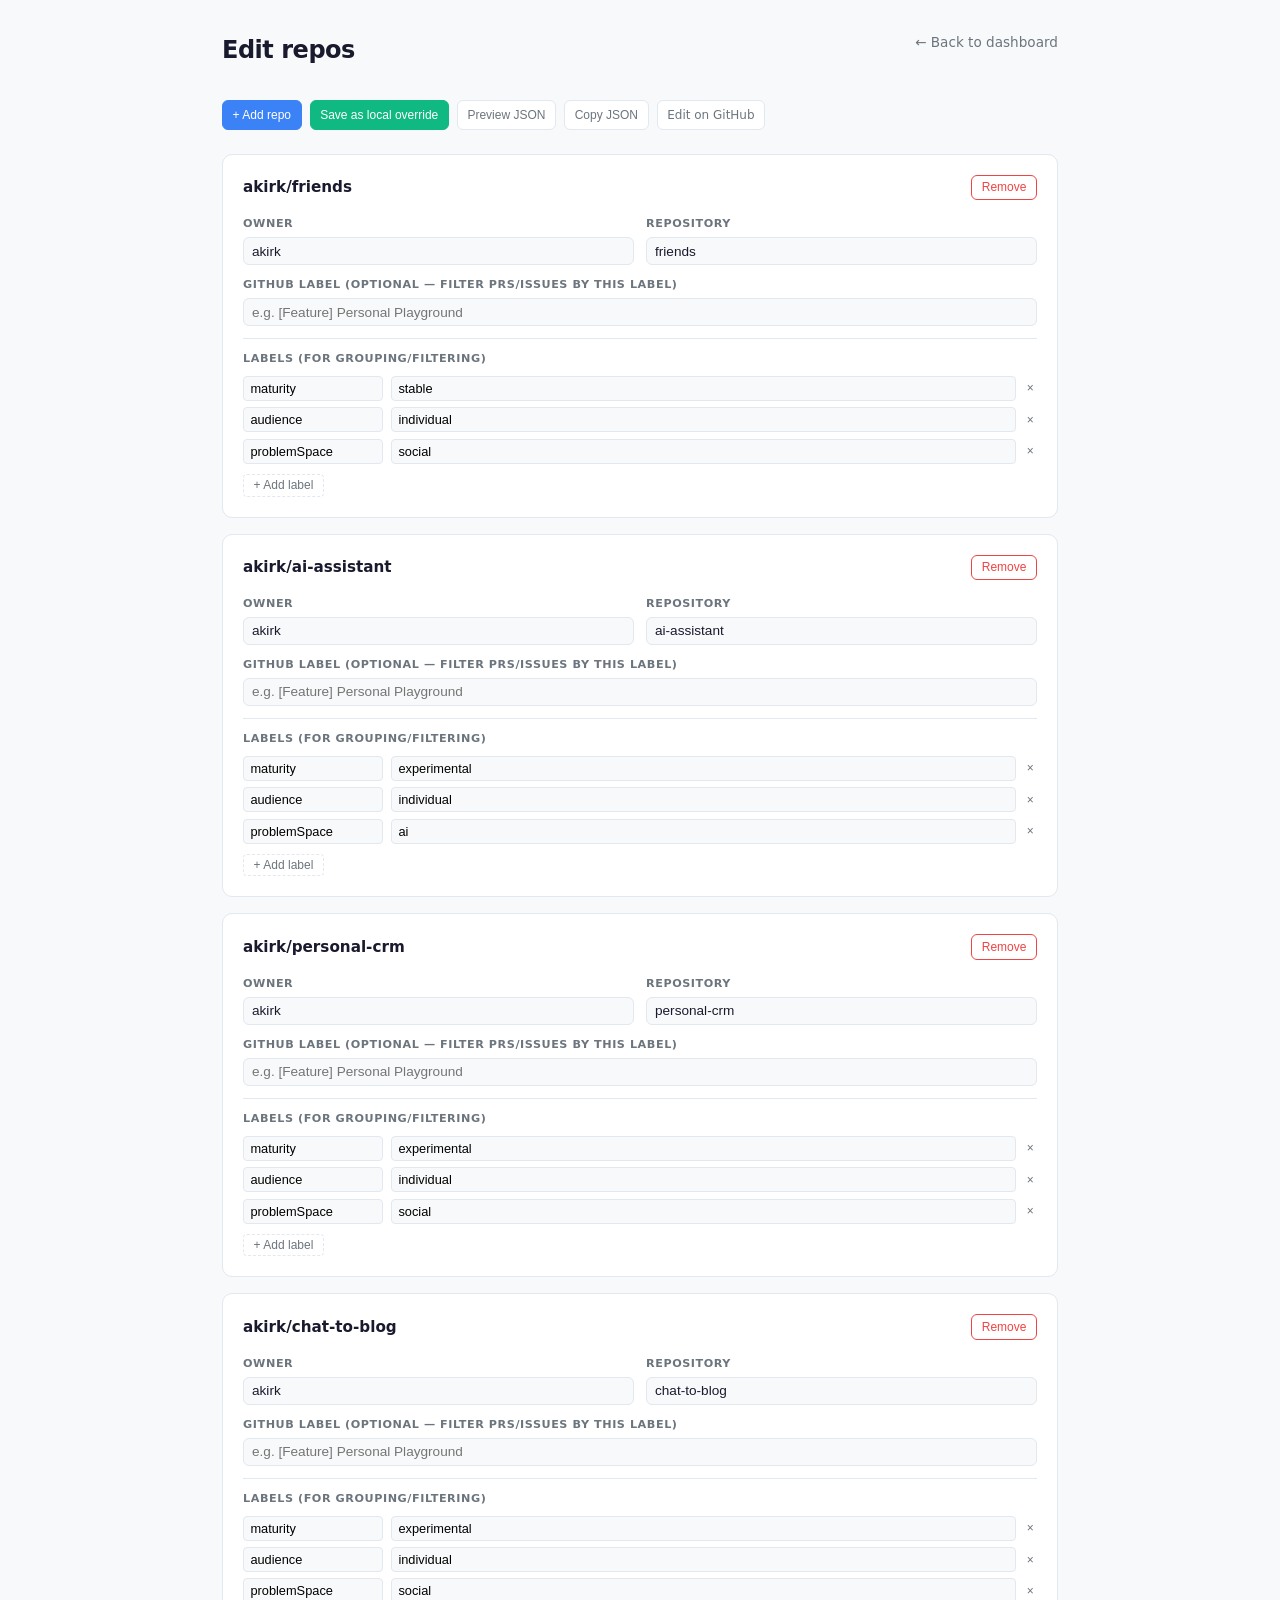
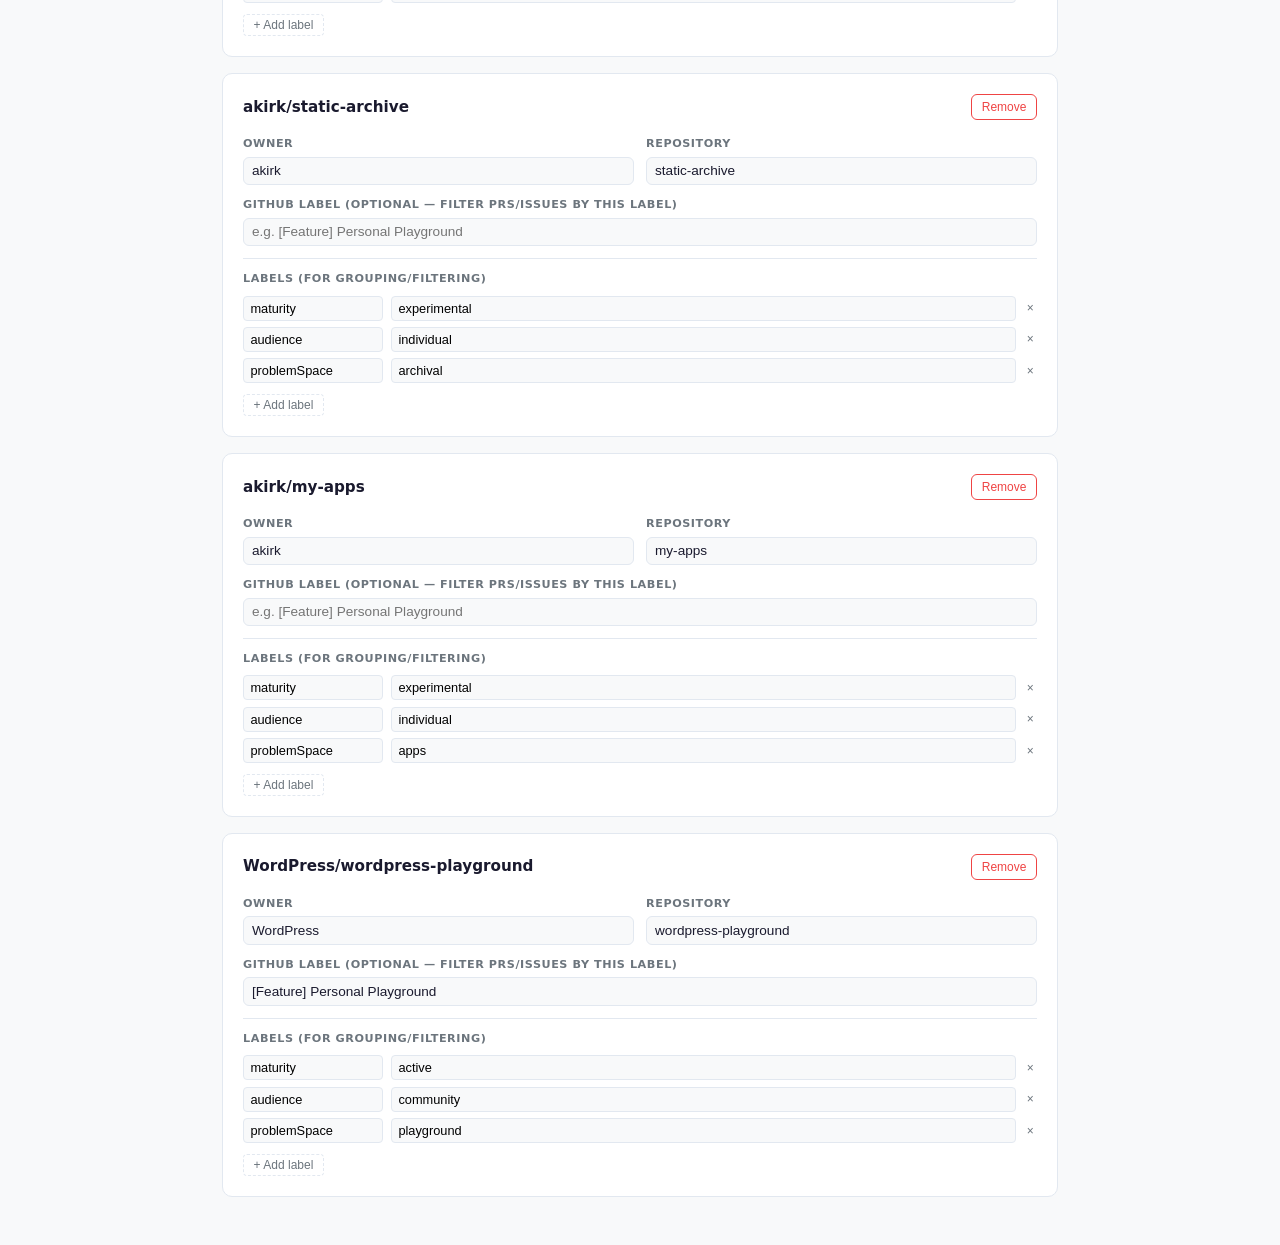
==== commit be9b8c97: "Extract shared JS into per-purpose modules and add my-apps repo Split duplicated JavaScript across p" ====
--- a/edit.html
+++ b/edit.html
@@ -36,6 +36,8 @@
 
 <div class="toast" id="toast"></div>
 
+<script src="utils.js"></script>
+<script src="github.js"></script>
 <script>
 const GITHUB_EDIT_URL = 'https://github.com/akirk/mywp/edit/main/repos.json';
 
@@ -107,16 +109,6 @@
     </div>
   `;
   return card;
-}
-
-function escHtml(s) {
-  const d = document.createElement('div');
-  d.textContent = s;
-  return d.innerHTML;
-}
-
-function escAttr(s) {
-  return s.replace(/&/g, '&amp;').replace(/"/g, '&quot;').replace(/</g, '&lt;');
 }
 
 function renderAll() {
@@ -225,21 +217,12 @@
 
 document.getElementById('editGithubLink').href = GITHUB_EDIT_URL;
 
-// Load initial data
 async function init() {
-  // Prefer override if it exists, otherwise fetch repos.json
-  const override = localStorage.getItem('repos_override');
-  if (override) {
-    const config = JSON.parse(override);
+  try {
+    const config = await loadReposConfig();
     repos = config.repos || [];
-  } else {
-    try {
-      const resp = await fetch('repos.json');
-      const config = await resp.json();
-      repos = config.repos || [];
-    } catch (err) {
-      repos = [];
-    }
+  } catch (err) {
+    repos = [];
   }
   renderAll();
   updateOverrideBanner();
--- a/style.css
+++ b/style.css
@@ -536,11 +536,7 @@
   border: 2px solid var(--bg);
 }
 
-.timeline-item.pr-opened::before { background: var(--pr-open); }
-.timeline-item.pr-merged::before { background: var(--pr-merged); }
-.timeline-item.pr-closed::before { background: var(--pr-closed); }
-.timeline-item.issue-opened::before { background: var(--issue-open); }
-.timeline-item.issue-closed::before { background: var(--pr-closed); }
+.timeline-item::before { background: var(--repo-color, var(--accent)); }
 
 .item-icon {
   flex-shrink: 0;
@@ -555,11 +551,6 @@
   color: #fff;
 }
 
-.item-icon.pr-opened { background: var(--pr-open); }
-.item-icon.pr-merged { background: var(--pr-merged); }
-.item-icon.pr-closed { background: var(--pr-closed); }
-.item-icon.issue-opened { background: var(--issue-open); }
-.item-icon.issue-closed { background: var(--pr-closed); }
 
 .item-body { flex: 1; min-width: 0; }
 
